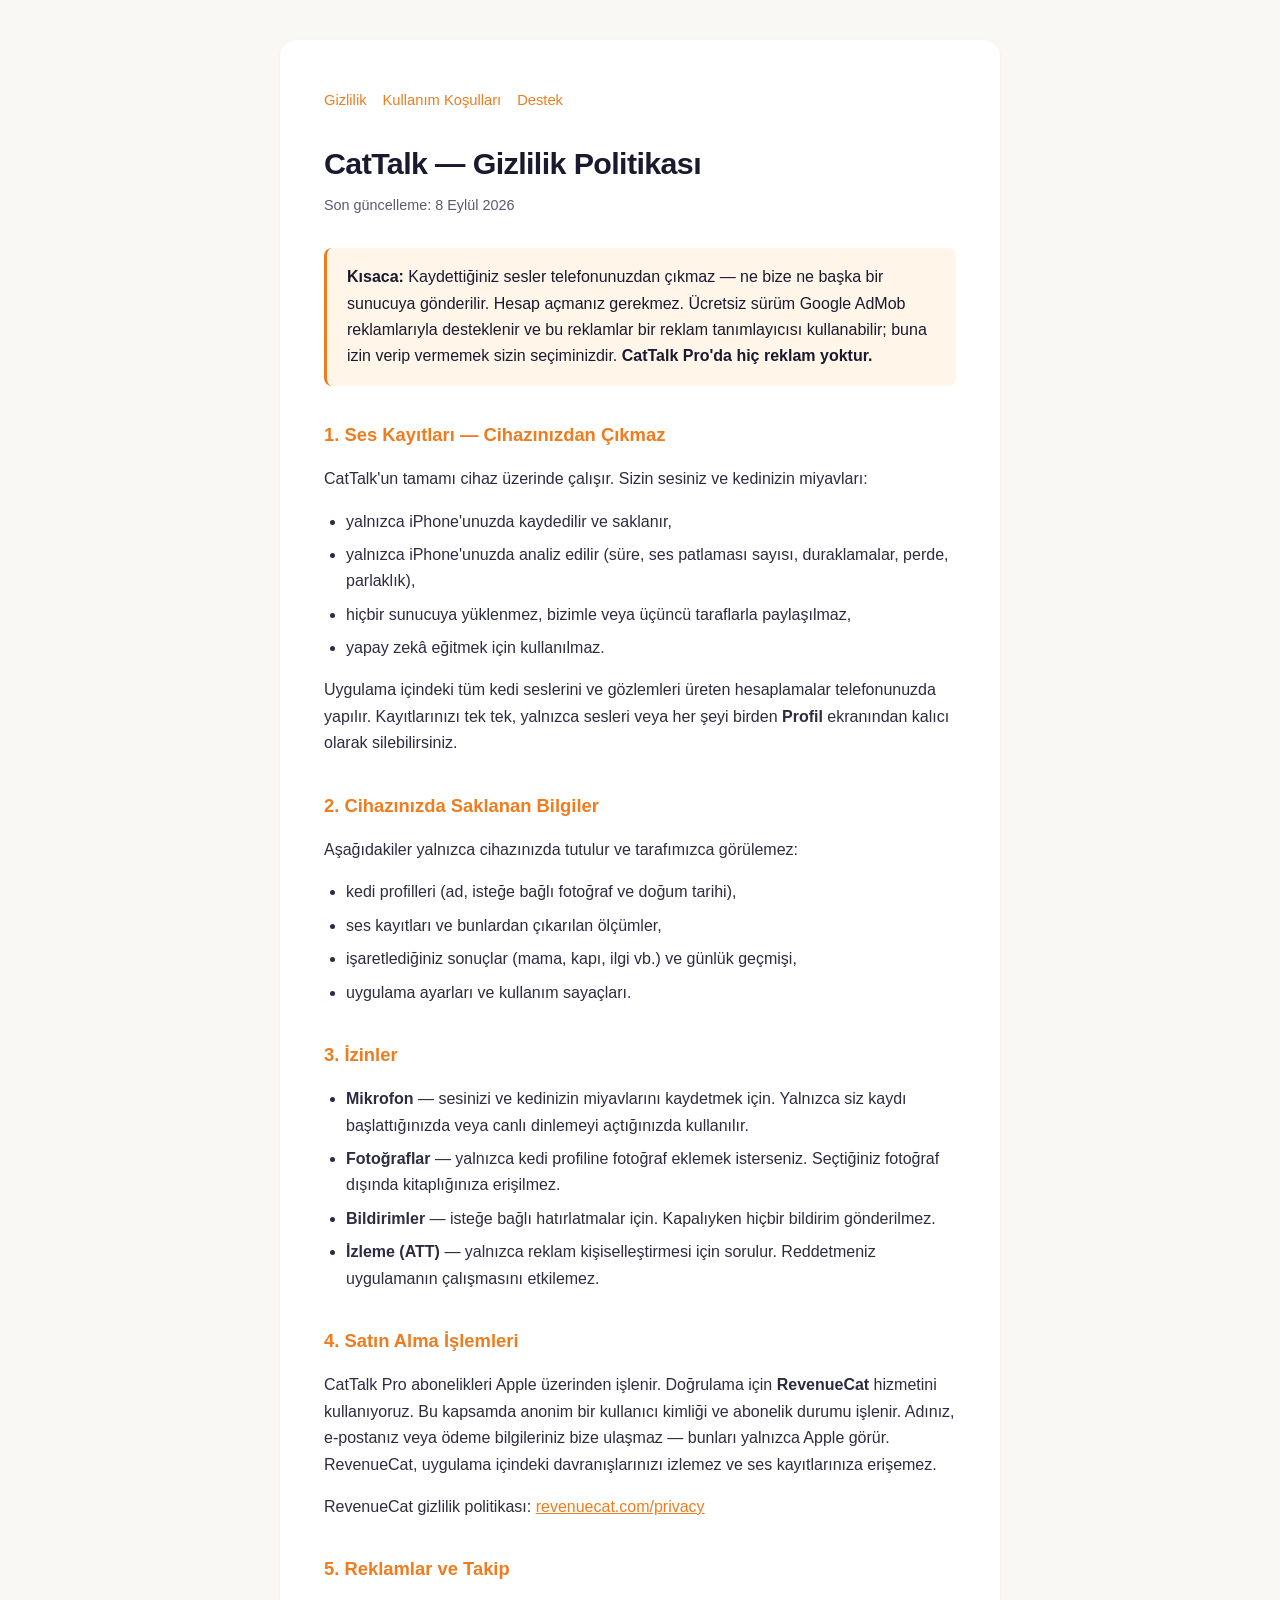
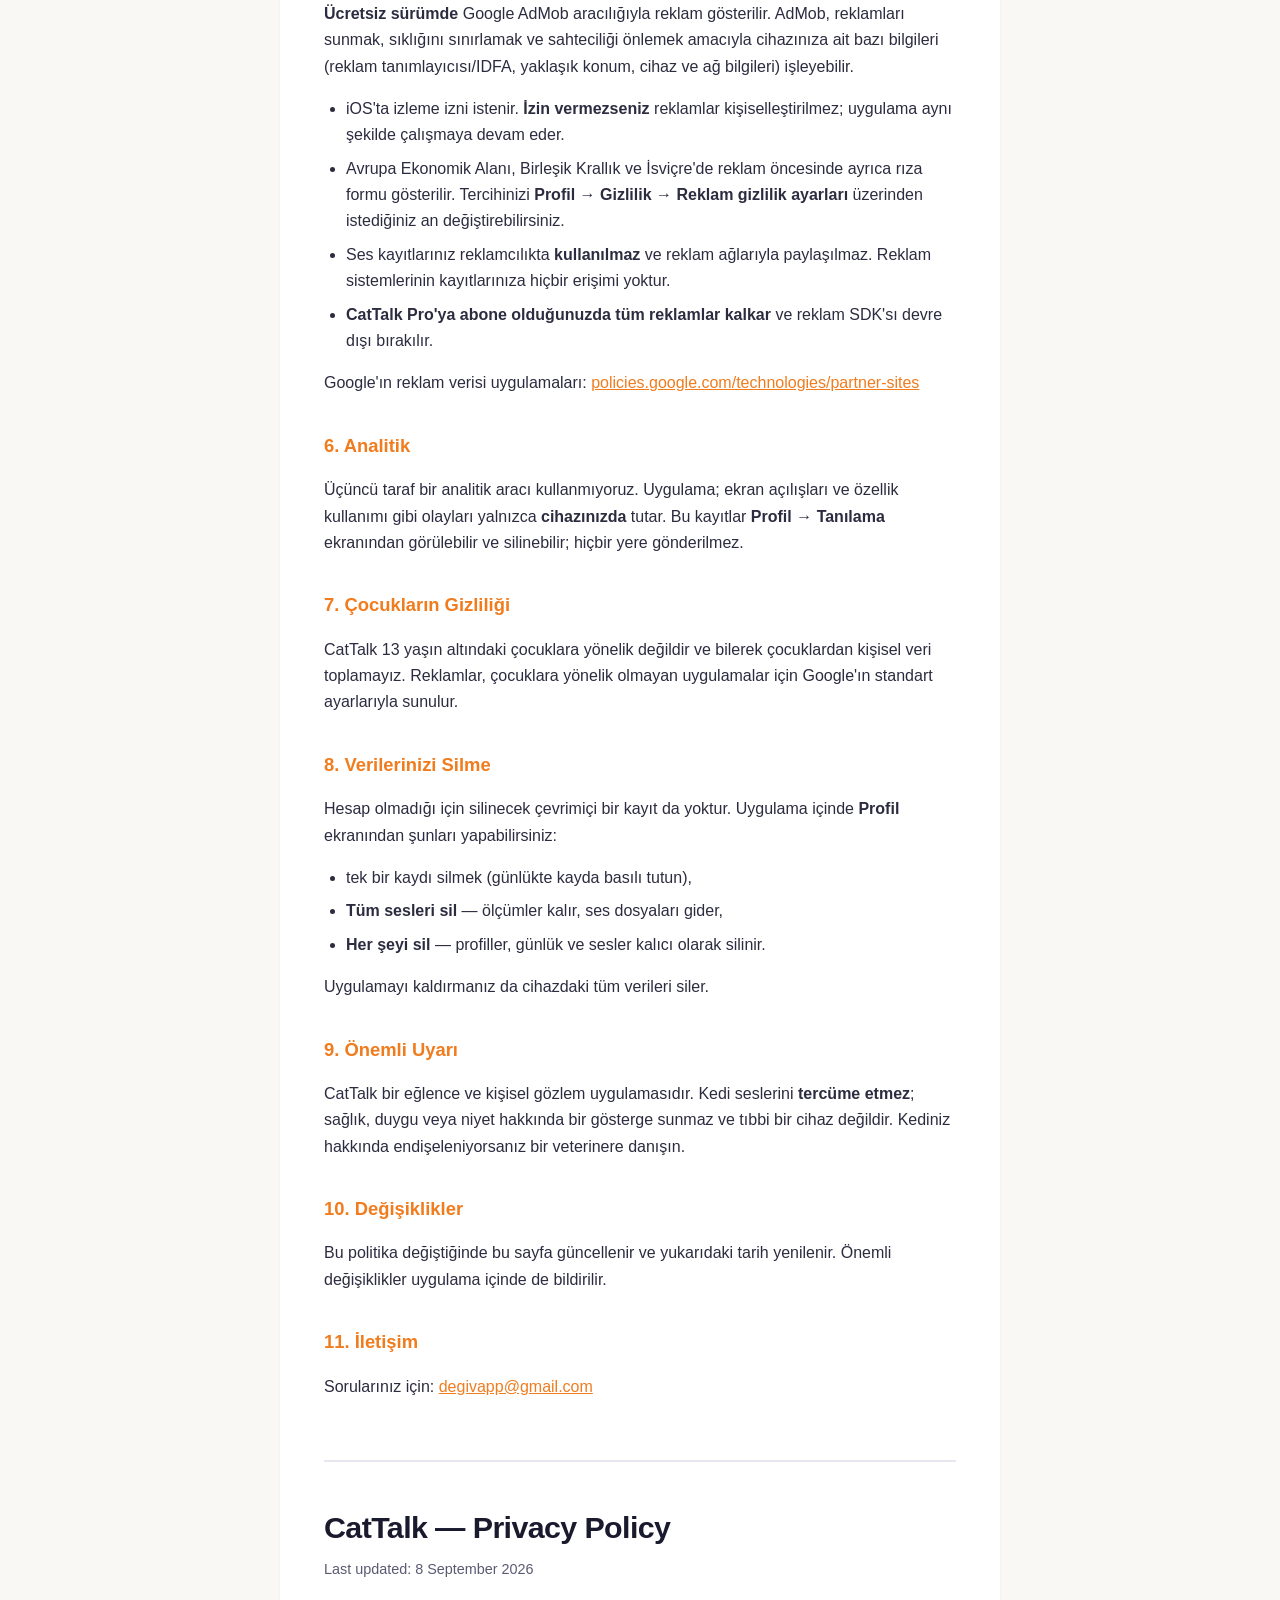
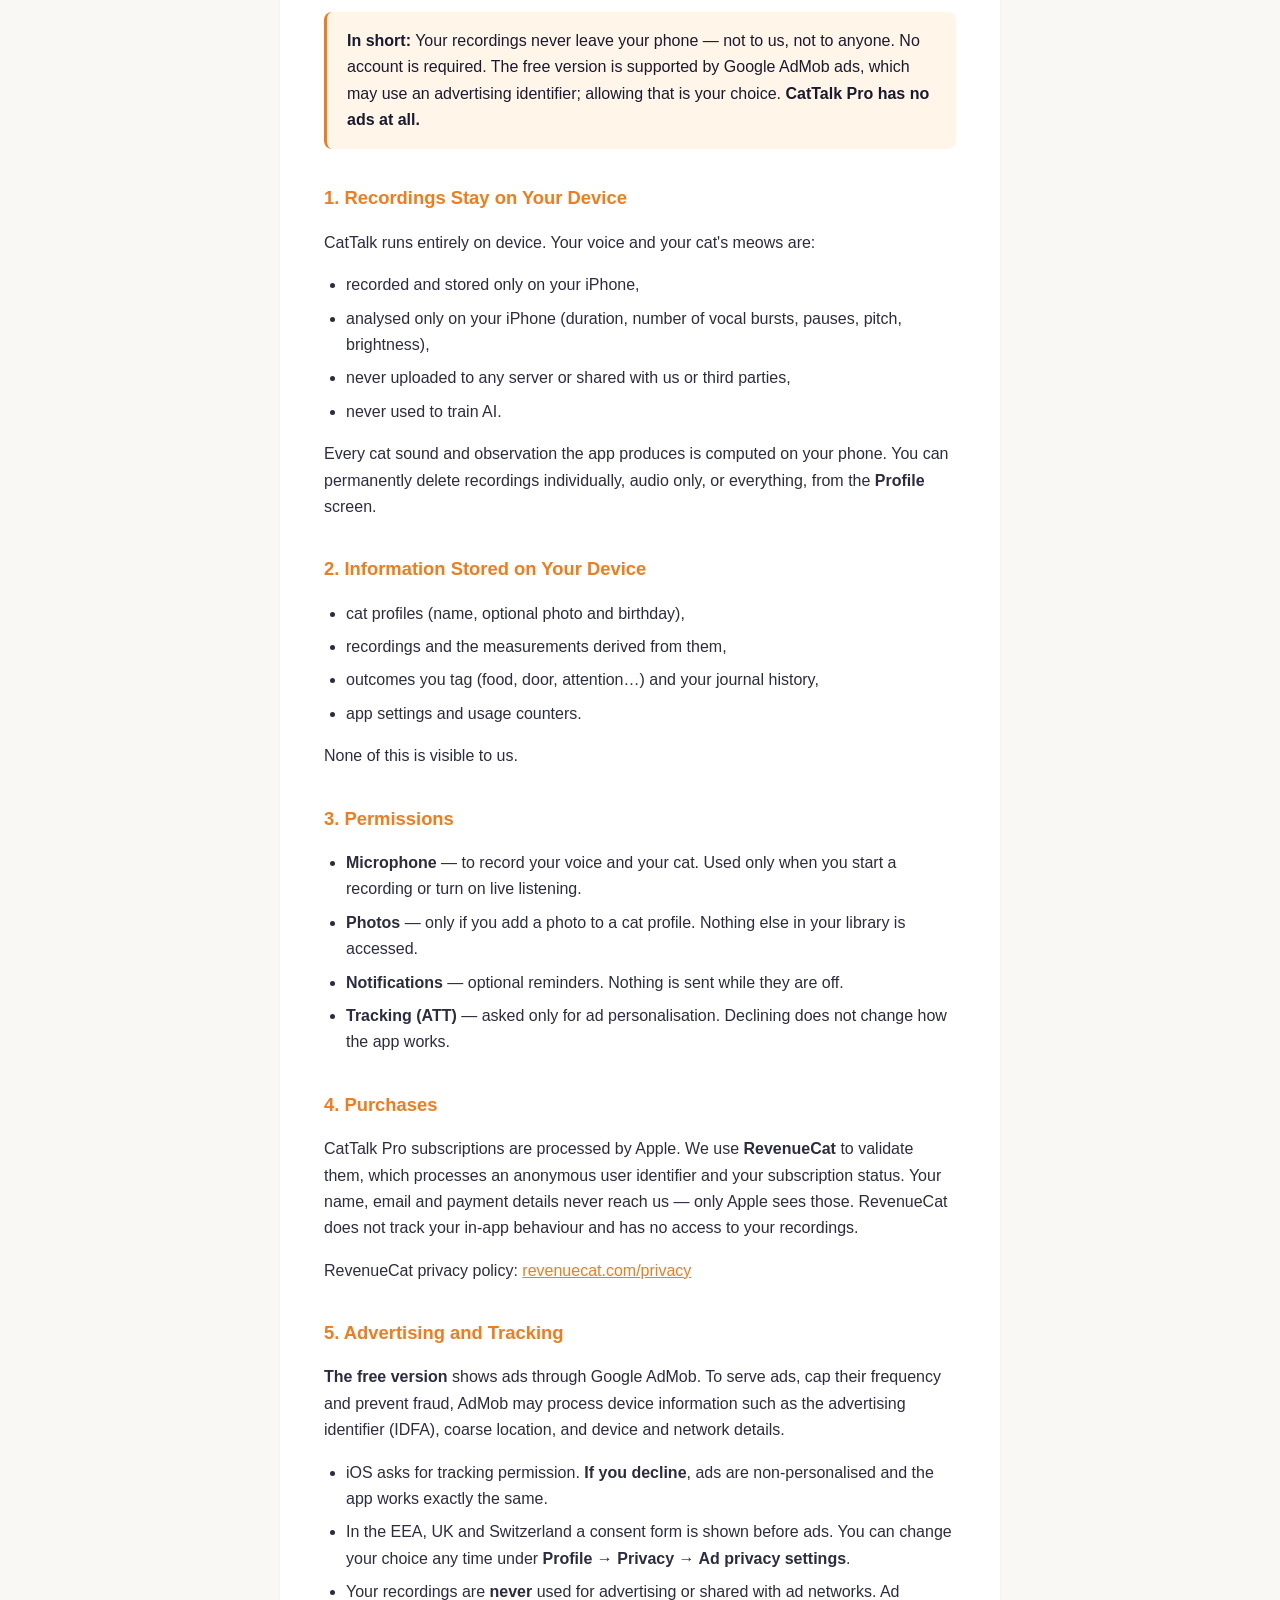
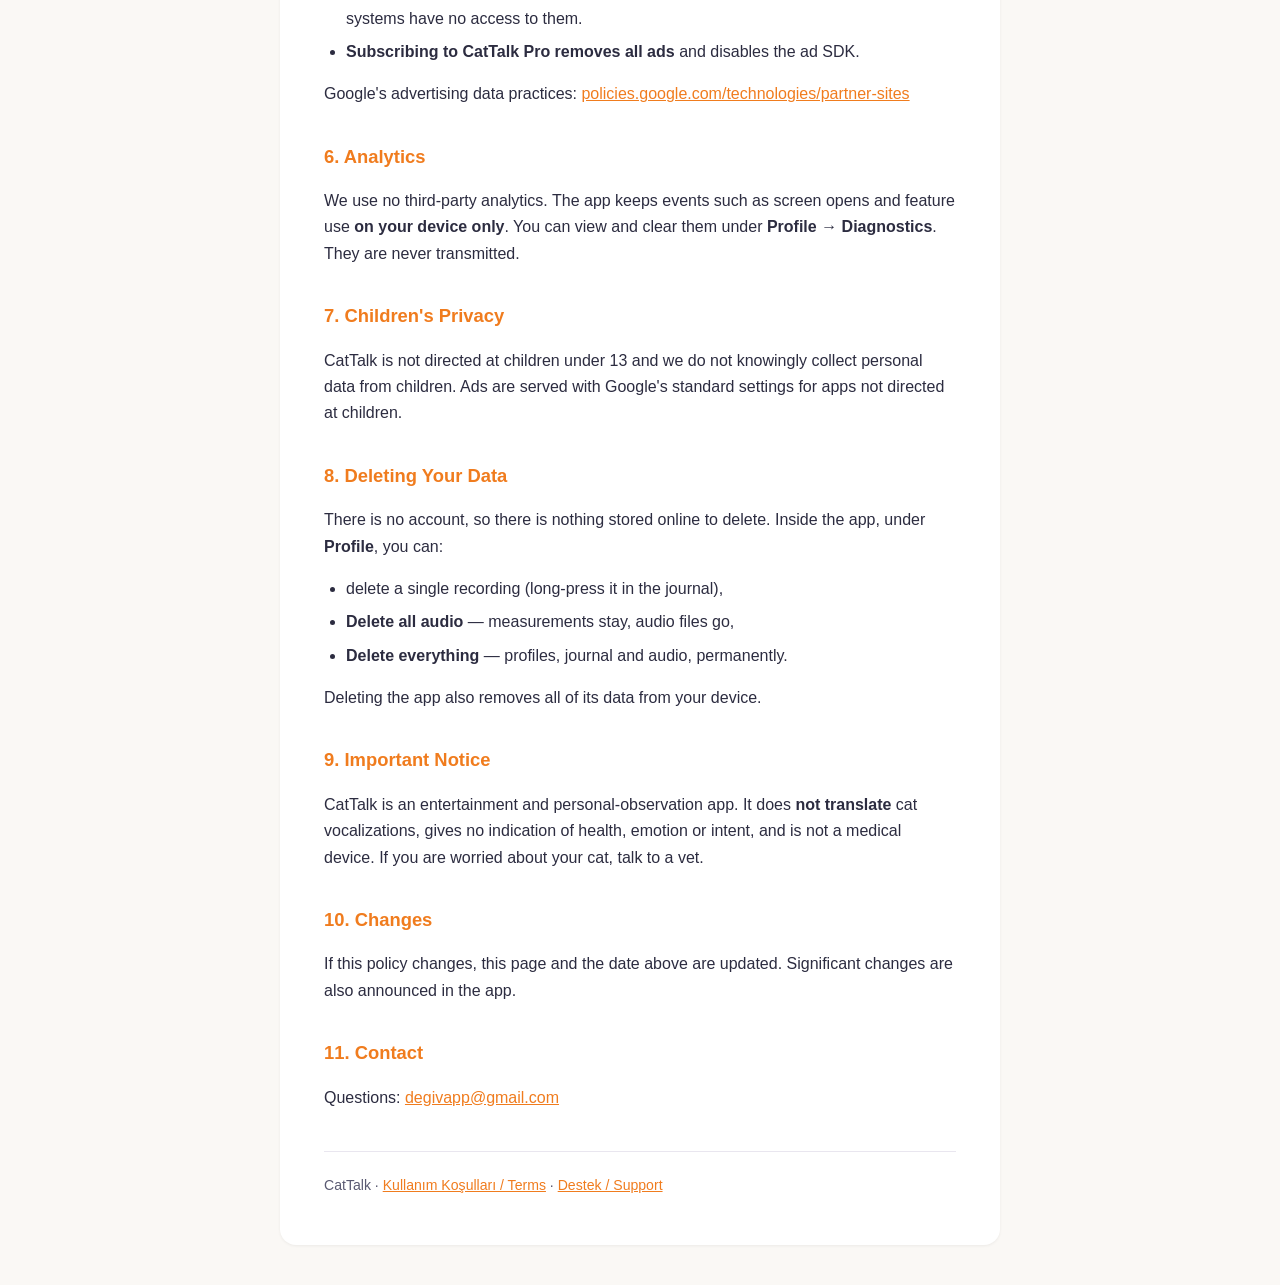
==== index.html @ 42fb11e7 "CatTalk legal: privacy policy, terms of use and support (TR + EN)" ====
<!DOCTYPE html>
<html lang="tr">
<head>
<meta charset="UTF-8">
<meta name="viewport" content="width=device-width, initial-scale=1">
<title>CatTalk — Gizlilik Politikası / Privacy Policy</title>
<link rel="stylesheet" href="style.css">
</head>
<body>
<div class="wrap">
<nav><a href="index.html">Gizlilik</a><a href="terms.html">Kullanım Koşulları</a><a href="support.html">Destek</a></nav>

<h1>CatTalk — Gizlilik Politikası</h1>
<div class="date">Son güncelleme: 8 Eylül 2026</div>

<div class="box">
  <strong>Kısaca:</strong> Kaydettiğiniz sesler telefonunuzdan çıkmaz — ne bize ne başka
  bir sunucuya gönderilir. Hesap açmanız gerekmez. Ücretsiz sürüm Google AdMob
  reklamlarıyla desteklenir ve bu reklamlar bir reklam tanımlayıcısı kullanabilir;
  buna izin verip vermemek sizin seçiminizdir. <strong>CatTalk Pro'da hiç reklam yoktur.</strong>
</div>

<h2>1. Ses Kayıtları — Cihazınızdan Çıkmaz</h2>
<p>CatTalk'un tamamı cihaz üzerinde çalışır. Sizin sesiniz ve kedinizin miyavları:</p>
<ul>
  <li>yalnızca iPhone'unuzda kaydedilir ve saklanır,</li>
  <li>yalnızca iPhone'unuzda analiz edilir (süre, ses patlaması sayısı, duraklamalar, perde, parlaklık),</li>
  <li>hiçbir sunucuya yüklenmez, bizimle veya üçüncü taraflarla paylaşılmaz,</li>
  <li>yapay zekâ eğitmek için kullanılmaz.</li>
</ul>
<p>Uygulama içindeki tüm kedi seslerini ve gözlemleri üreten hesaplamalar telefonunuzda
yapılır. Kayıtlarınızı tek tek, yalnızca sesleri veya her şeyi birden
<strong>Profil</strong> ekranından kalıcı olarak silebilirsiniz.</p>

<h2>2. Cihazınızda Saklanan Bilgiler</h2>
<p>Aşağıdakiler yalnızca cihazınızda tutulur ve tarafımızca görülemez:</p>
<ul>
  <li>kedi profilleri (ad, isteğe bağlı fotoğraf ve doğum tarihi),</li>
  <li>ses kayıtları ve bunlardan çıkarılan ölçümler,</li>
  <li>işaretlediğiniz sonuçlar (mama, kapı, ilgi vb.) ve günlük geçmişi,</li>
  <li>uygulama ayarları ve kullanım sayaçları.</li>
</ul>

<h2>3. İzinler</h2>
<ul>
  <li><strong>Mikrofon</strong> — sesinizi ve kedinizin miyavlarını kaydetmek için. Yalnızca siz kaydı başlattığınızda veya canlı dinlemeyi açtığınızda kullanılır.</li>
  <li><strong>Fotoğraflar</strong> — yalnızca kedi profiline fotoğraf eklemek isterseniz. Seçtiğiniz fotoğraf dışında kitaplığınıza erişilmez.</li>
  <li><strong>Bildirimler</strong> — isteğe bağlı hatırlatmalar için. Kapalıyken hiçbir bildirim gönderilmez.</li>
  <li><strong>İzleme (ATT)</strong> — yalnızca reklam kişiselleştirmesi için sorulur. Reddetmeniz uygulamanın çalışmasını etkilemez.</li>
</ul>

<h2>4. Satın Alma İşlemleri</h2>
<p>CatTalk Pro abonelikleri Apple üzerinden işlenir. Doğrulama için
<strong>RevenueCat</strong> hizmetini kullanıyoruz. Bu kapsamda anonim bir kullanıcı
kimliği ve abonelik durumu işlenir. Adınız, e-postanız veya ödeme bilgileriniz bize
ulaşmaz — bunları yalnızca Apple görür. RevenueCat, uygulama içindeki davranışlarınızı
izlemez ve ses kayıtlarınıza erişemez.</p>
<p>RevenueCat gizlilik politikası: <a href="https://www.revenuecat.com/privacy" target="_blank" rel="noopener">revenuecat.com/privacy</a></p>

<h2>5. Reklamlar ve Takip</h2>
<p><strong>Ücretsiz sürümde</strong> Google AdMob aracılığıyla reklam gösterilir. AdMob,
reklamları sunmak, sıklığını sınırlamak ve sahteciliği önlemek amacıyla cihazınıza ait
bazı bilgileri (reklam tanımlayıcısı/IDFA, yaklaşık konum, cihaz ve ağ bilgileri)
işleyebilir.</p>
<ul>
  <li>iOS'ta izleme izni istenir. <strong>İzin vermezseniz</strong> reklamlar
      kişiselleştirilmez; uygulama aynı şekilde çalışmaya devam eder.</li>
  <li>Avrupa Ekonomik Alanı, Birleşik Krallık ve İsviçre'de reklam öncesinde ayrıca
      rıza formu gösterilir. Tercihinizi <strong>Profil → Gizlilik → Reklam gizlilik
      ayarları</strong> üzerinden istediğiniz an değiştirebilirsiniz.</li>
  <li>Ses kayıtlarınız reklamcılıkta <strong>kullanılmaz</strong> ve reklam ağlarıyla
      paylaşılmaz. Reklam sistemlerinin kayıtlarınıza hiçbir erişimi yoktur.</li>
  <li><strong>CatTalk Pro'ya abone olduğunuzda tüm reklamlar kalkar</strong> ve reklam
      SDK'sı devre dışı bırakılır.</li>
</ul>
<p>Google'ın reklam verisi uygulamaları:
<a href="https://policies.google.com/technologies/partner-sites" target="_blank" rel="noopener">policies.google.com/technologies/partner-sites</a></p>

<h2>6. Analitik</h2>
<p>Üçüncü taraf bir analitik aracı kullanmıyoruz. Uygulama; ekran açılışları ve özellik
kullanımı gibi olayları yalnızca <strong>cihazınızda</strong> tutar. Bu kayıtlar
<strong>Profil → Tanılama</strong> ekranından görülebilir ve silinebilir; hiçbir yere
gönderilmez.</p>

<h2>7. Çocukların Gizliliği</h2>
<p>CatTalk 13 yaşın altındaki çocuklara yönelik değildir ve bilerek çocuklardan kişisel
veri toplamayız. Reklamlar, çocuklara yönelik olmayan uygulamalar için Google'ın
standart ayarlarıyla sunulur.</p>

<h2>8. Verilerinizi Silme</h2>
<p>Hesap olmadığı için silinecek çevrimiçi bir kayıt da yoktur. Uygulama içinde
<strong>Profil</strong> ekranından şunları yapabilirsiniz:</p>
<ul>
  <li>tek bir kaydı silmek (günlükte kayda basılı tutun),</li>
  <li><strong>Tüm sesleri sil</strong> — ölçümler kalır, ses dosyaları gider,</li>
  <li><strong>Her şeyi sil</strong> — profiller, günlük ve sesler kalıcı olarak silinir.</li>
</ul>
<p>Uygulamayı kaldırmanız da cihazdaki tüm verileri siler.</p>

<h2>9. Önemli Uyarı</h2>
<p>CatTalk bir eğlence ve kişisel gözlem uygulamasıdır. Kedi seslerini
<strong>tercüme etmez</strong>; sağlık, duygu veya niyet hakkında bir gösterge sunmaz ve
tıbbi bir cihaz değildir. Kediniz hakkında endişeleniyorsanız bir veterinere danışın.</p>

<h2>10. Değişiklikler</h2>
<p>Bu politika değiştiğinde bu sayfa güncellenir ve yukarıdaki tarih yenilenir. Önemli
değişiklikler uygulama içinde de bildirilir.</p>

<h2>11. İletişim</h2>
<p>Sorularınız için: <a href="mailto:degivapp@gmail.com">degivapp@gmail.com</a></p>

<!-- ============================= ENGLISH ============================= -->
<div class="en" lang="en">
<h1>CatTalk — Privacy Policy</h1>
<div class="date">Last updated: 8 September 2026</div>

<div class="box">
  <strong>In short:</strong> Your recordings never leave your phone — not to us, not to
  anyone. No account is required. The free version is supported by Google AdMob ads,
  which may use an advertising identifier; allowing that is your choice.
  <strong>CatTalk Pro has no ads at all.</strong>
</div>

<h2>1. Recordings Stay on Your Device</h2>
<p>CatTalk runs entirely on device. Your voice and your cat's meows are:</p>
<ul>
  <li>recorded and stored only on your iPhone,</li>
  <li>analysed only on your iPhone (duration, number of vocal bursts, pauses, pitch, brightness),</li>
  <li>never uploaded to any server or shared with us or third parties,</li>
  <li>never used to train AI.</li>
</ul>
<p>Every cat sound and observation the app produces is computed on your phone. You can
permanently delete recordings individually, audio only, or everything, from the
<strong>Profile</strong> screen.</p>

<h2>2. Information Stored on Your Device</h2>
<ul>
  <li>cat profiles (name, optional photo and birthday),</li>
  <li>recordings and the measurements derived from them,</li>
  <li>outcomes you tag (food, door, attention…) and your journal history,</li>
  <li>app settings and usage counters.</li>
</ul>
<p>None of this is visible to us.</p>

<h2>3. Permissions</h2>
<ul>
  <li><strong>Microphone</strong> — to record your voice and your cat. Used only when you start a recording or turn on live listening.</li>
  <li><strong>Photos</strong> — only if you add a photo to a cat profile. Nothing else in your library is accessed.</li>
  <li><strong>Notifications</strong> — optional reminders. Nothing is sent while they are off.</li>
  <li><strong>Tracking (ATT)</strong> — asked only for ad personalisation. Declining does not change how the app works.</li>
</ul>

<h2>4. Purchases</h2>
<p>CatTalk Pro subscriptions are processed by Apple. We use <strong>RevenueCat</strong>
to validate them, which processes an anonymous user identifier and your subscription
status. Your name, email and payment details never reach us — only Apple sees those.
RevenueCat does not track your in-app behaviour and has no access to your recordings.</p>
<p>RevenueCat privacy policy: <a href="https://www.revenuecat.com/privacy" target="_blank" rel="noopener">revenuecat.com/privacy</a></p>

<h2>5. Advertising and Tracking</h2>
<p><strong>The free version</strong> shows ads through Google AdMob. To serve ads, cap
their frequency and prevent fraud, AdMob may process device information such as the
advertising identifier (IDFA), coarse location, and device and network details.</p>
<ul>
  <li>iOS asks for tracking permission. <strong>If you decline</strong>, ads are
      non-personalised and the app works exactly the same.</li>
  <li>In the EEA, UK and Switzerland a consent form is shown before ads. You can change
      your choice any time under <strong>Profile → Privacy → Ad privacy settings</strong>.</li>
  <li>Your recordings are <strong>never</strong> used for advertising or shared with ad
      networks. Ad systems have no access to them.</li>
  <li><strong>Subscribing to CatTalk Pro removes all ads</strong> and disables the ad SDK.</li>
</ul>
<p>Google's advertising data practices:
<a href="https://policies.google.com/technologies/partner-sites" target="_blank" rel="noopener">policies.google.com/technologies/partner-sites</a></p>

<h2>6. Analytics</h2>
<p>We use no third-party analytics. The app keeps events such as screen opens and feature
use <strong>on your device only</strong>. You can view and clear them under
<strong>Profile → Diagnostics</strong>. They are never transmitted.</p>

<h2>7. Children's Privacy</h2>
<p>CatTalk is not directed at children under 13 and we do not knowingly collect personal
data from children. Ads are served with Google's standard settings for apps not directed
at children.</p>

<h2>8. Deleting Your Data</h2>
<p>There is no account, so there is nothing stored online to delete. Inside the app,
under <strong>Profile</strong>, you can:</p>
<ul>
  <li>delete a single recording (long-press it in the journal),</li>
  <li><strong>Delete all audio</strong> — measurements stay, audio files go,</li>
  <li><strong>Delete everything</strong> — profiles, journal and audio, permanently.</li>
</ul>
<p>Deleting the app also removes all of its data from your device.</p>

<h2>9. Important Notice</h2>
<p>CatTalk is an entertainment and personal-observation app. It does <strong>not
translate</strong> cat vocalizations, gives no indication of health, emotion or intent,
and is not a medical device. If you are worried about your cat, talk to a vet.</p>

<h2>10. Changes</h2>
<p>If this policy changes, this page and the date above are updated. Significant changes
are also announced in the app.</p>

<h2>11. Contact</h2>
<p>Questions: <a href="mailto:degivapp@gmail.com">degivapp@gmail.com</a></p>
</div>

<footer>CatTalk · <a href="terms.html">Kullanım Koşulları / Terms</a> · <a href="support.html">Destek / Support</a></footer>
</div>
</body>
</html>
---- style.css ----
:root { --ink:#1a1a2e; --muted:#5a5a72; --accent:#F07C1E; --line:#e9e6ef; }
* { box-sizing: border-box; }
body {
  margin: 0; padding: 40px 20px;
  font-family: -apple-system, BlinkMacSystemFont, "Segoe UI", Roboto, sans-serif;
  line-height: 1.65; color: var(--ink); background: #faf8f5;
}
.wrap { max-width: 720px; margin: 0 auto; background: #fff;
        padding: 48px 44px; border-radius: 16px;
        box-shadow: 0 1px 3px rgba(0,0,0,.06); }
h1 { font-size: 1.9rem; margin: 0 0 6px; letter-spacing: -.02em; }
.date { color: var(--muted); font-size: .9rem; margin-bottom: 30px; }
h2 { font-size: 1.15rem; margin: 34px 0 10px; color: var(--accent); }
h3 { font-size: 1rem; margin: 22px 0 6px; }
p, li { color: #2c2c40; }
ul { padding-left: 22px; }
li { margin-bottom: 7px; }
table { border-collapse: collapse; width: 100%; margin: 16px 0; font-size: .93rem; }
th, td { text-align: left; padding: 9px 10px; border-bottom: 1px solid var(--line); vertical-align: top; }
th { color: var(--muted); font-weight: 600; }
.box { background: #fff5e9; border-left: 3px solid var(--accent);
       padding: 16px 20px; border-radius: 8px; margin: 22px 0; }
a { color: var(--accent); }
nav { margin-bottom: 26px; font-size: .92rem; }
nav a { margin-right: 16px; text-decoration: none; }
footer { margin-top: 40px; padding-top: 22px; border-top: 1px solid var(--line);
         color: var(--muted); font-size: .88rem; }
.en { margin-top: 60px; padding-top: 40px; border-top: 2px solid var(--line); }
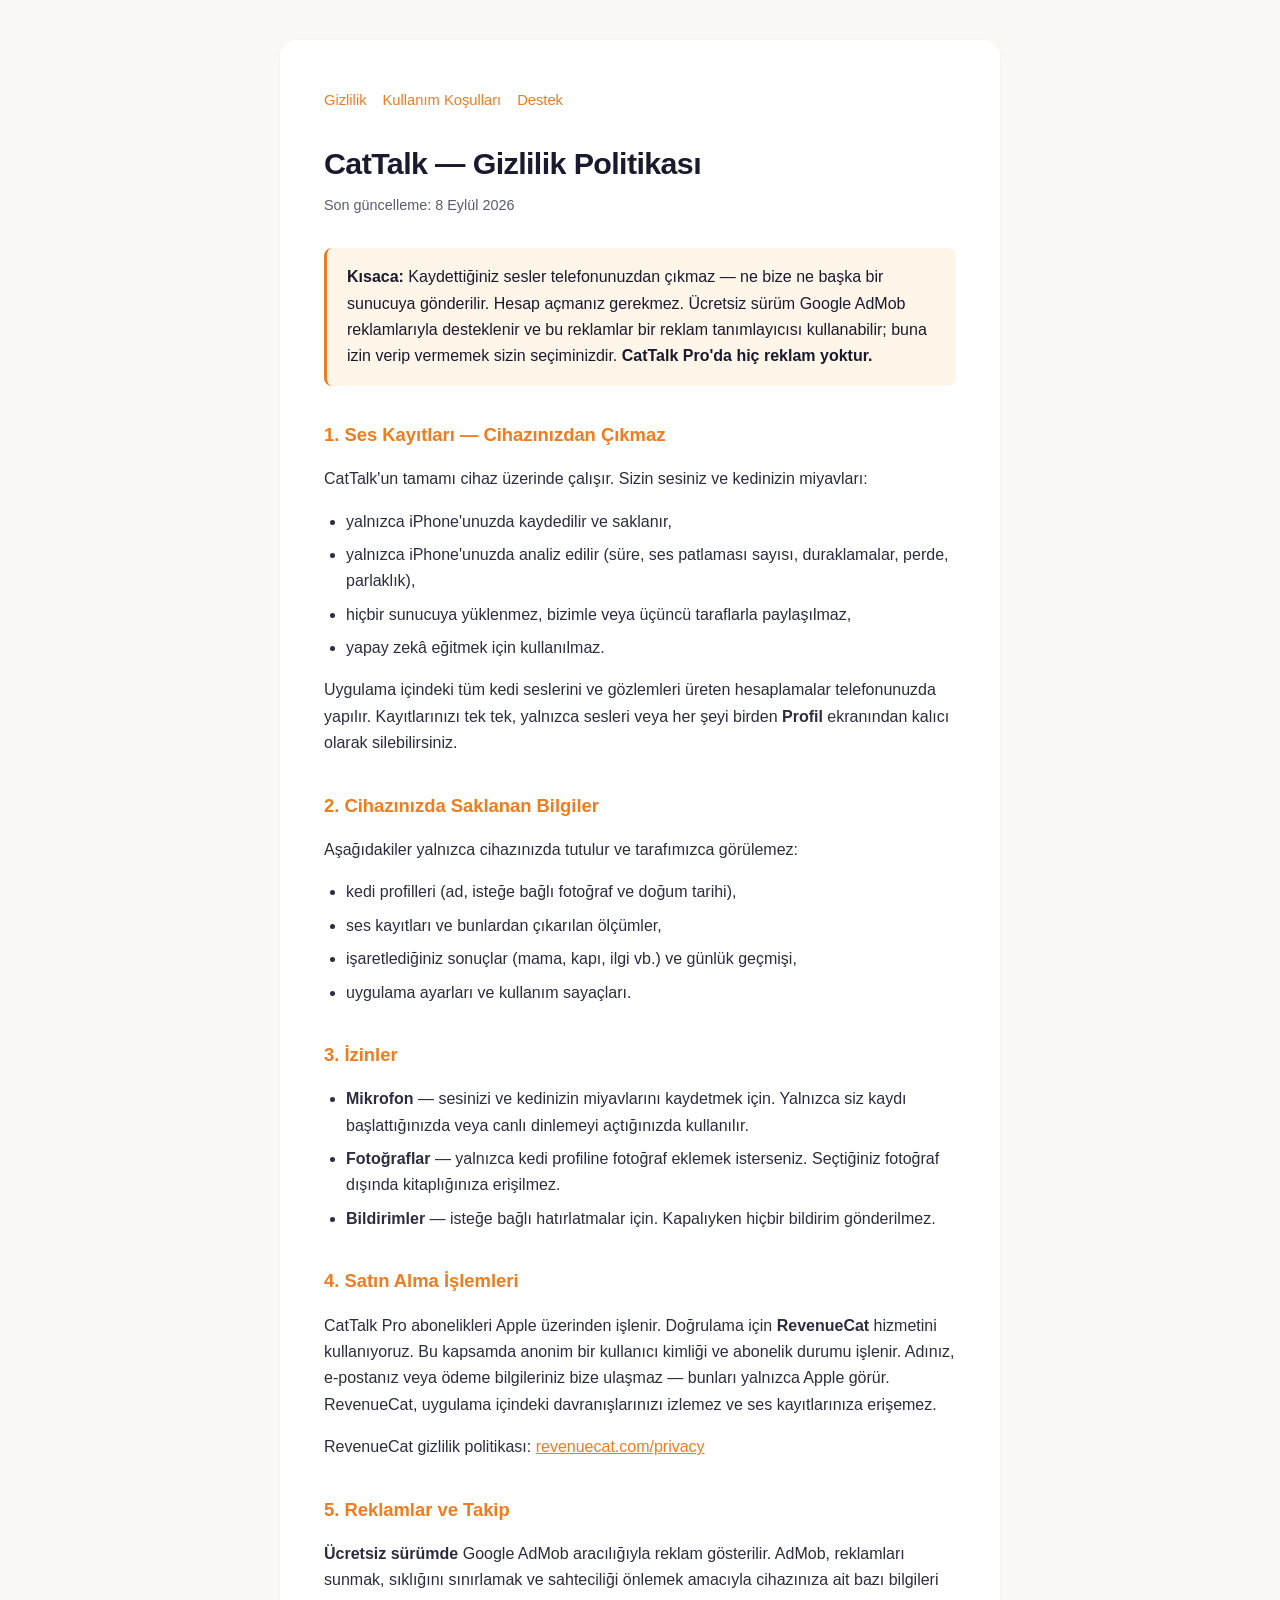
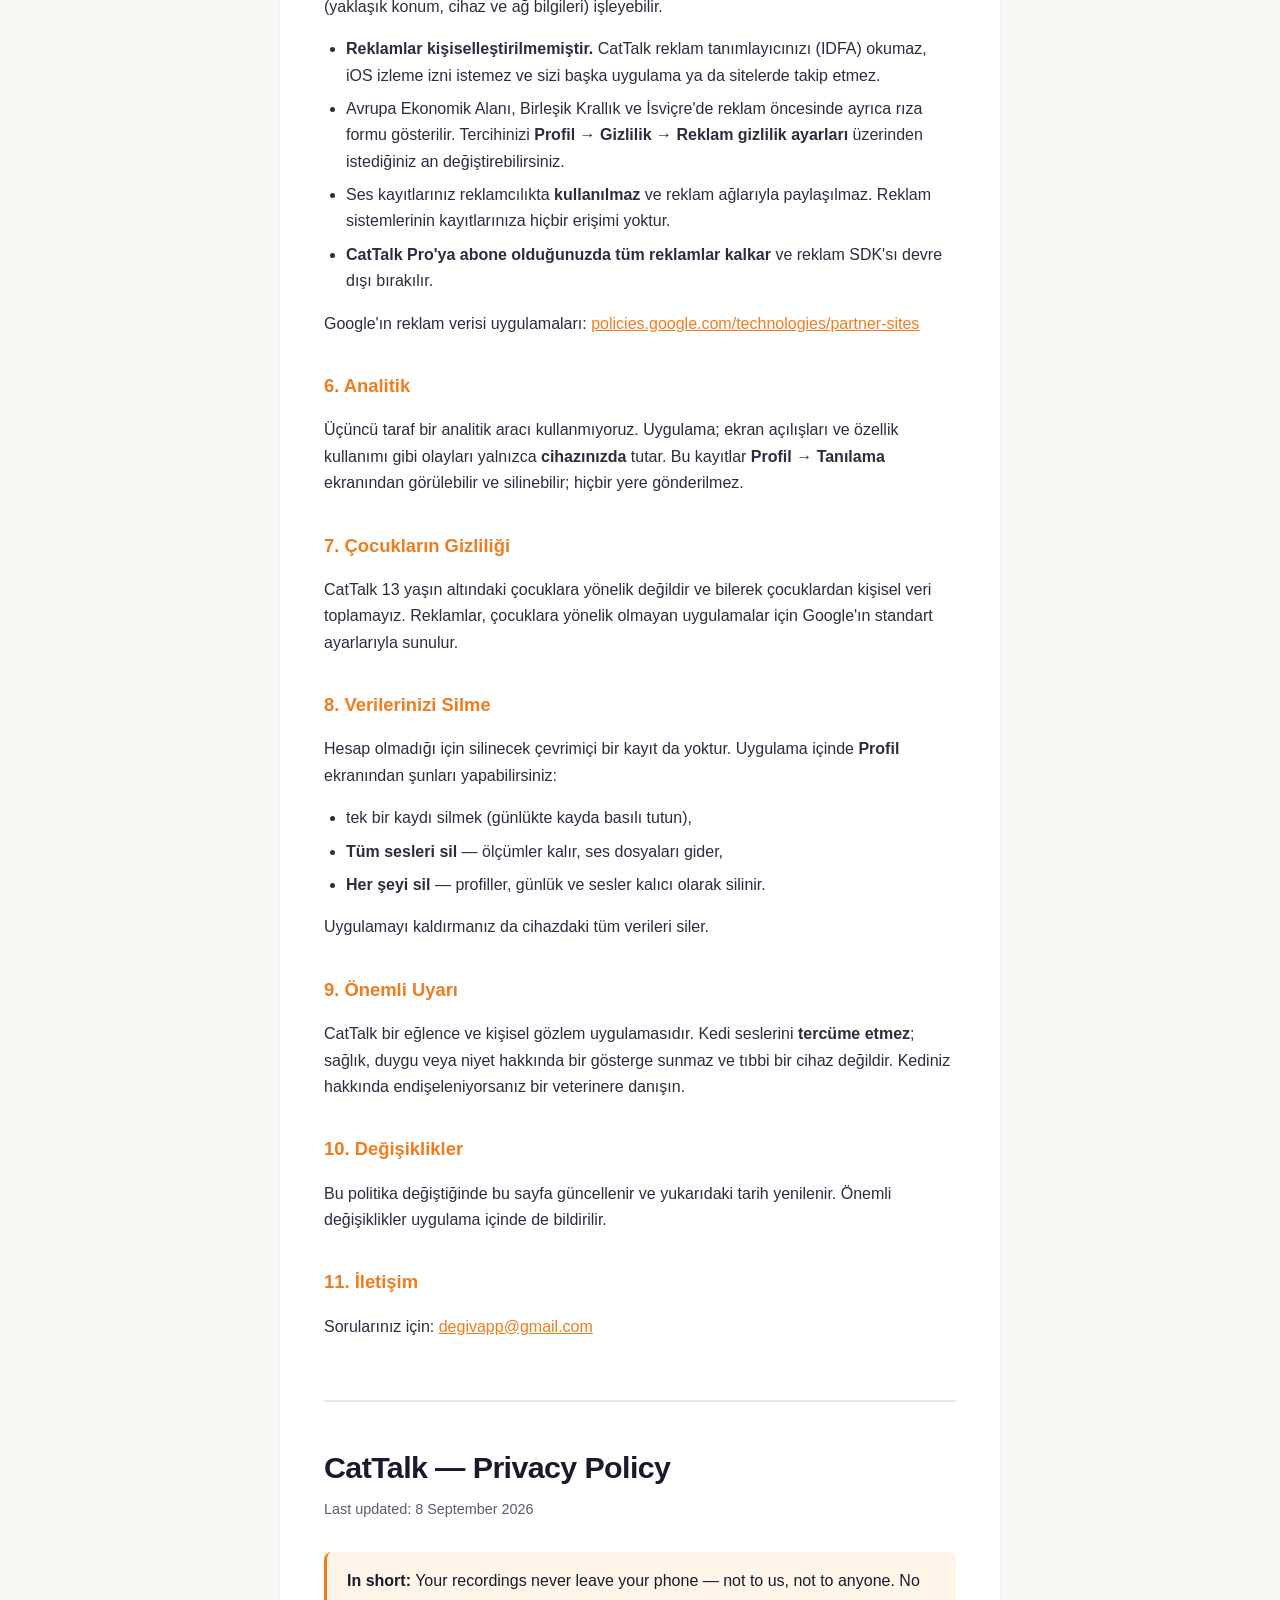
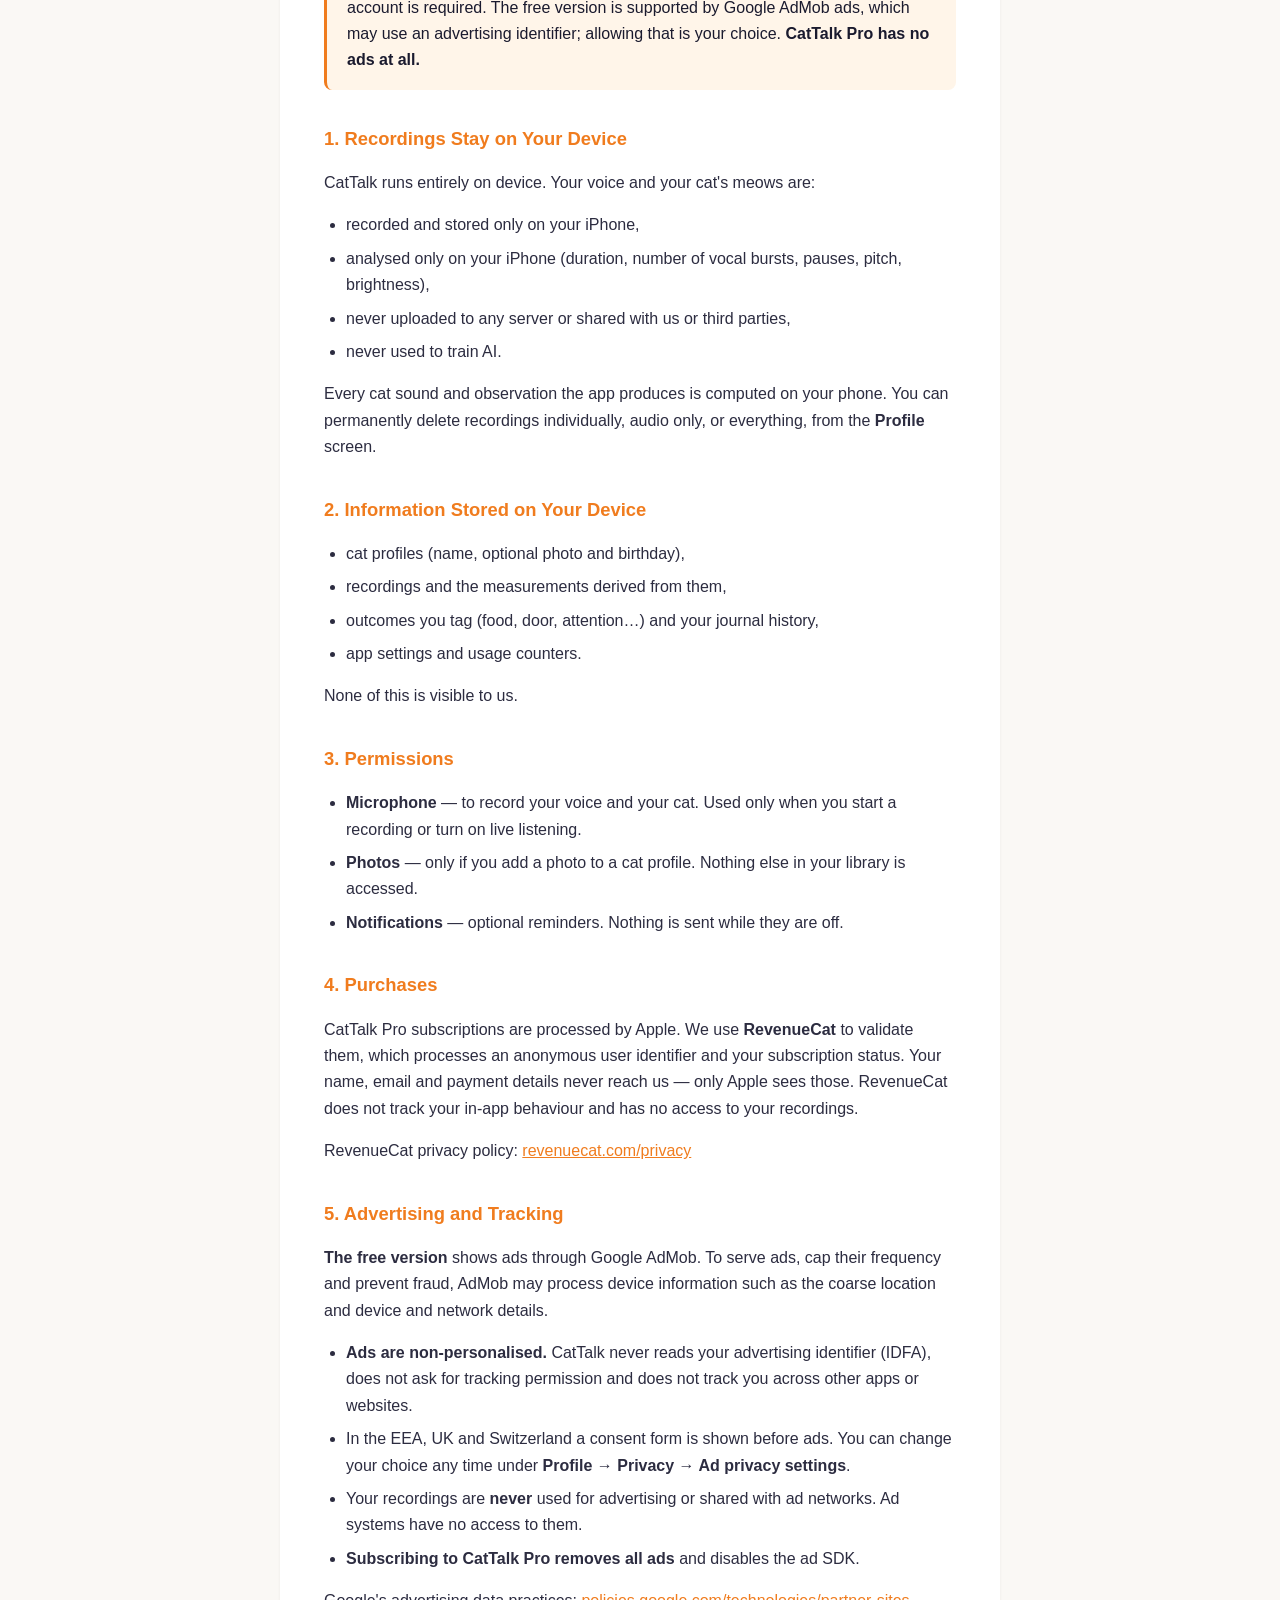
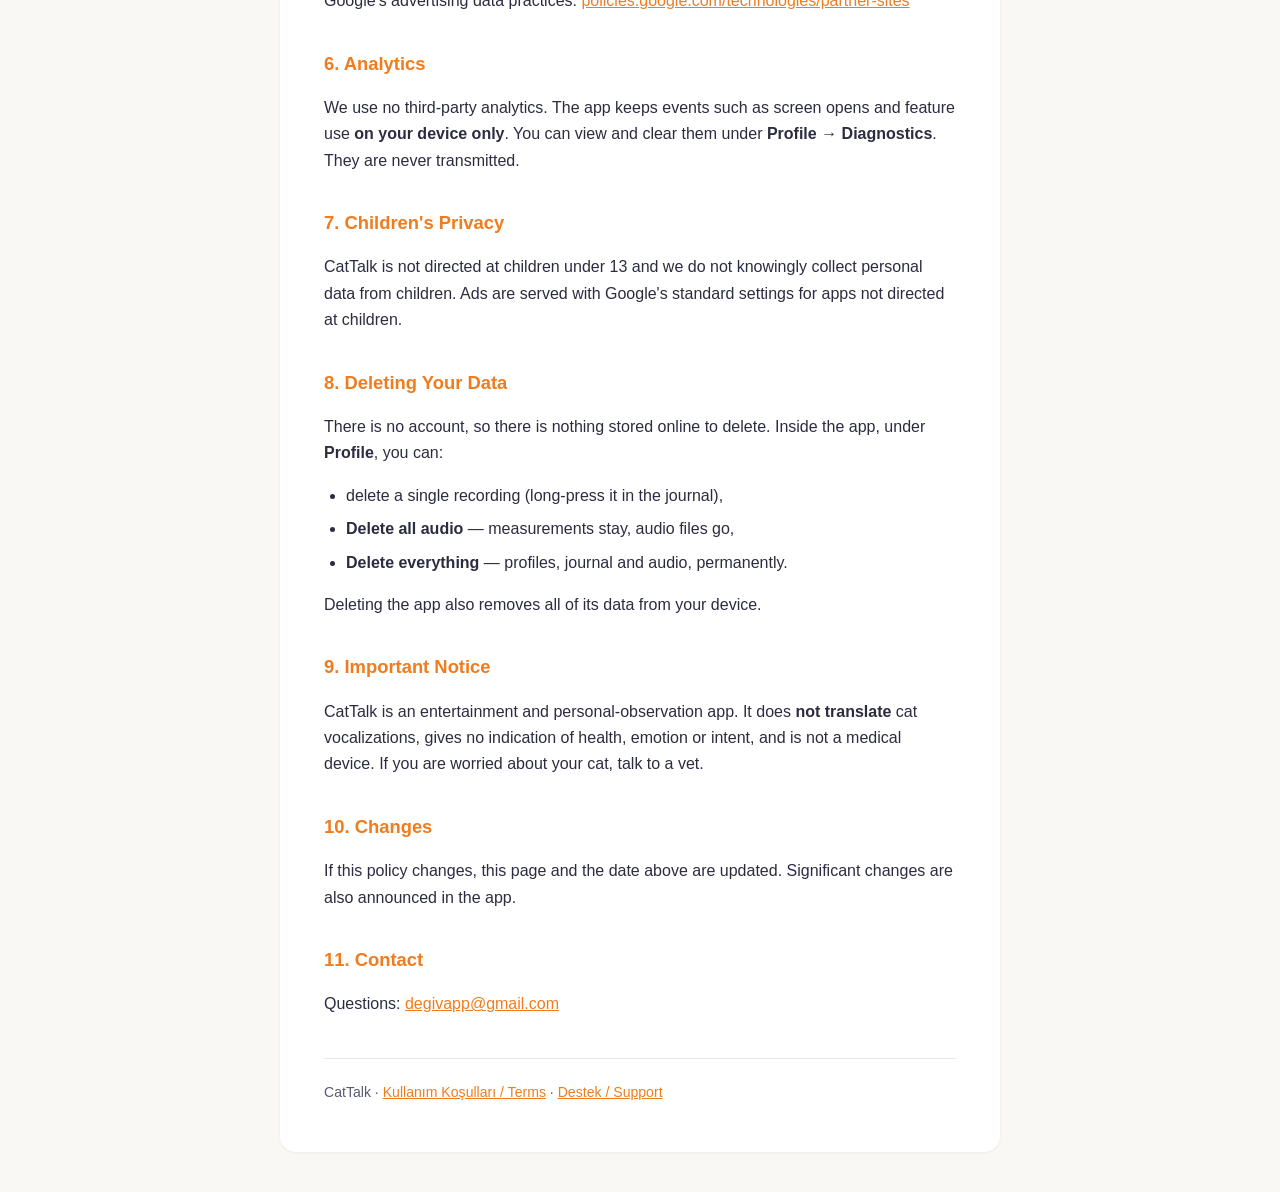
==== commit fdebd50d: "Reklamlar kişiselleştirilmemiş: ATT/IDFA yok Co-Authored-By: Claude Opus 5.5 <noreply@anthropic.com>" ====
--- a/index.html
+++ b/index.html
@@ -46,7 +46,6 @@
   <li><strong>Mikrofon</strong> — sesinizi ve kedinizin miyavlarını kaydetmek için. Yalnızca siz kaydı başlattığınızda veya canlı dinlemeyi açtığınızda kullanılır.</li>
   <li><strong>Fotoğraflar</strong> — yalnızca kedi profiline fotoğraf eklemek isterseniz. Seçtiğiniz fotoğraf dışında kitaplığınıza erişilmez.</li>
   <li><strong>Bildirimler</strong> — isteğe bağlı hatırlatmalar için. Kapalıyken hiçbir bildirim gönderilmez.</li>
-  <li><strong>İzleme (ATT)</strong> — yalnızca reklam kişiselleştirmesi için sorulur. Reddetmeniz uygulamanın çalışmasını etkilemez.</li>
 </ul>
 
 <h2>4. Satın Alma İşlemleri</h2>
@@ -60,11 +59,10 @@
 <h2>5. Reklamlar ve Takip</h2>
 <p><strong>Ücretsiz sürümde</strong> Google AdMob aracılığıyla reklam gösterilir. AdMob,
 reklamları sunmak, sıklığını sınırlamak ve sahteciliği önlemek amacıyla cihazınıza ait
-bazı bilgileri (reklam tanımlayıcısı/IDFA, yaklaşık konum, cihaz ve ağ bilgileri)
-işleyebilir.</p>
-<ul>
-  <li>iOS'ta izleme izni istenir. <strong>İzin vermezseniz</strong> reklamlar
-      kişiselleştirilmez; uygulama aynı şekilde çalışmaya devam eder.</li>
+bazı bilgileri (yaklaşık konum, cihaz ve ağ bilgileri) işleyebilir.</p>
+<ul>
+  <li><strong>Reklamlar kişiselleştirilmemiştir.</strong> CatTalk reklam tanımlayıcınızı (IDFA)
+      okumaz, iOS izleme izni istemez ve sizi başka uygulama ya da sitelerde takip etmez.</li>
   <li>Avrupa Ekonomik Alanı, Birleşik Krallık ve İsviçre'de reklam öncesinde ayrıca
       rıza formu gösterilir. Tercihinizi <strong>Profil → Gizlilik → Reklam gizlilik
       ayarları</strong> üzerinden istediğiniz an değiştirebilirsiniz.</li>
@@ -147,7 +145,6 @@
   <li><strong>Microphone</strong> — to record your voice and your cat. Used only when you start a recording or turn on live listening.</li>
   <li><strong>Photos</strong> — only if you add a photo to a cat profile. Nothing else in your library is accessed.</li>
   <li><strong>Notifications</strong> — optional reminders. Nothing is sent while they are off.</li>
-  <li><strong>Tracking (ATT)</strong> — asked only for ad personalisation. Declining does not change how the app works.</li>
 </ul>
 
 <h2>4. Purchases</h2>
@@ -160,10 +157,10 @@
 <h2>5. Advertising and Tracking</h2>
 <p><strong>The free version</strong> shows ads through Google AdMob. To serve ads, cap
 their frequency and prevent fraud, AdMob may process device information such as the
-advertising identifier (IDFA), coarse location, and device and network details.</p>
-<ul>
-  <li>iOS asks for tracking permission. <strong>If you decline</strong>, ads are
-      non-personalised and the app works exactly the same.</li>
+coarse location and device and network details.</p>
+<ul>
+  <li><strong>Ads are non-personalised.</strong> CatTalk never reads your advertising identifier
+      (IDFA), does not ask for tracking permission and does not track you across other apps or websites.</li>
   <li>In the EEA, UK and Switzerland a consent form is shown before ads. You can change
       your choice any time under <strong>Profile → Privacy → Ad privacy settings</strong>.</li>
   <li>Your recordings are <strong>never</strong> used for advertising or shared with ad
